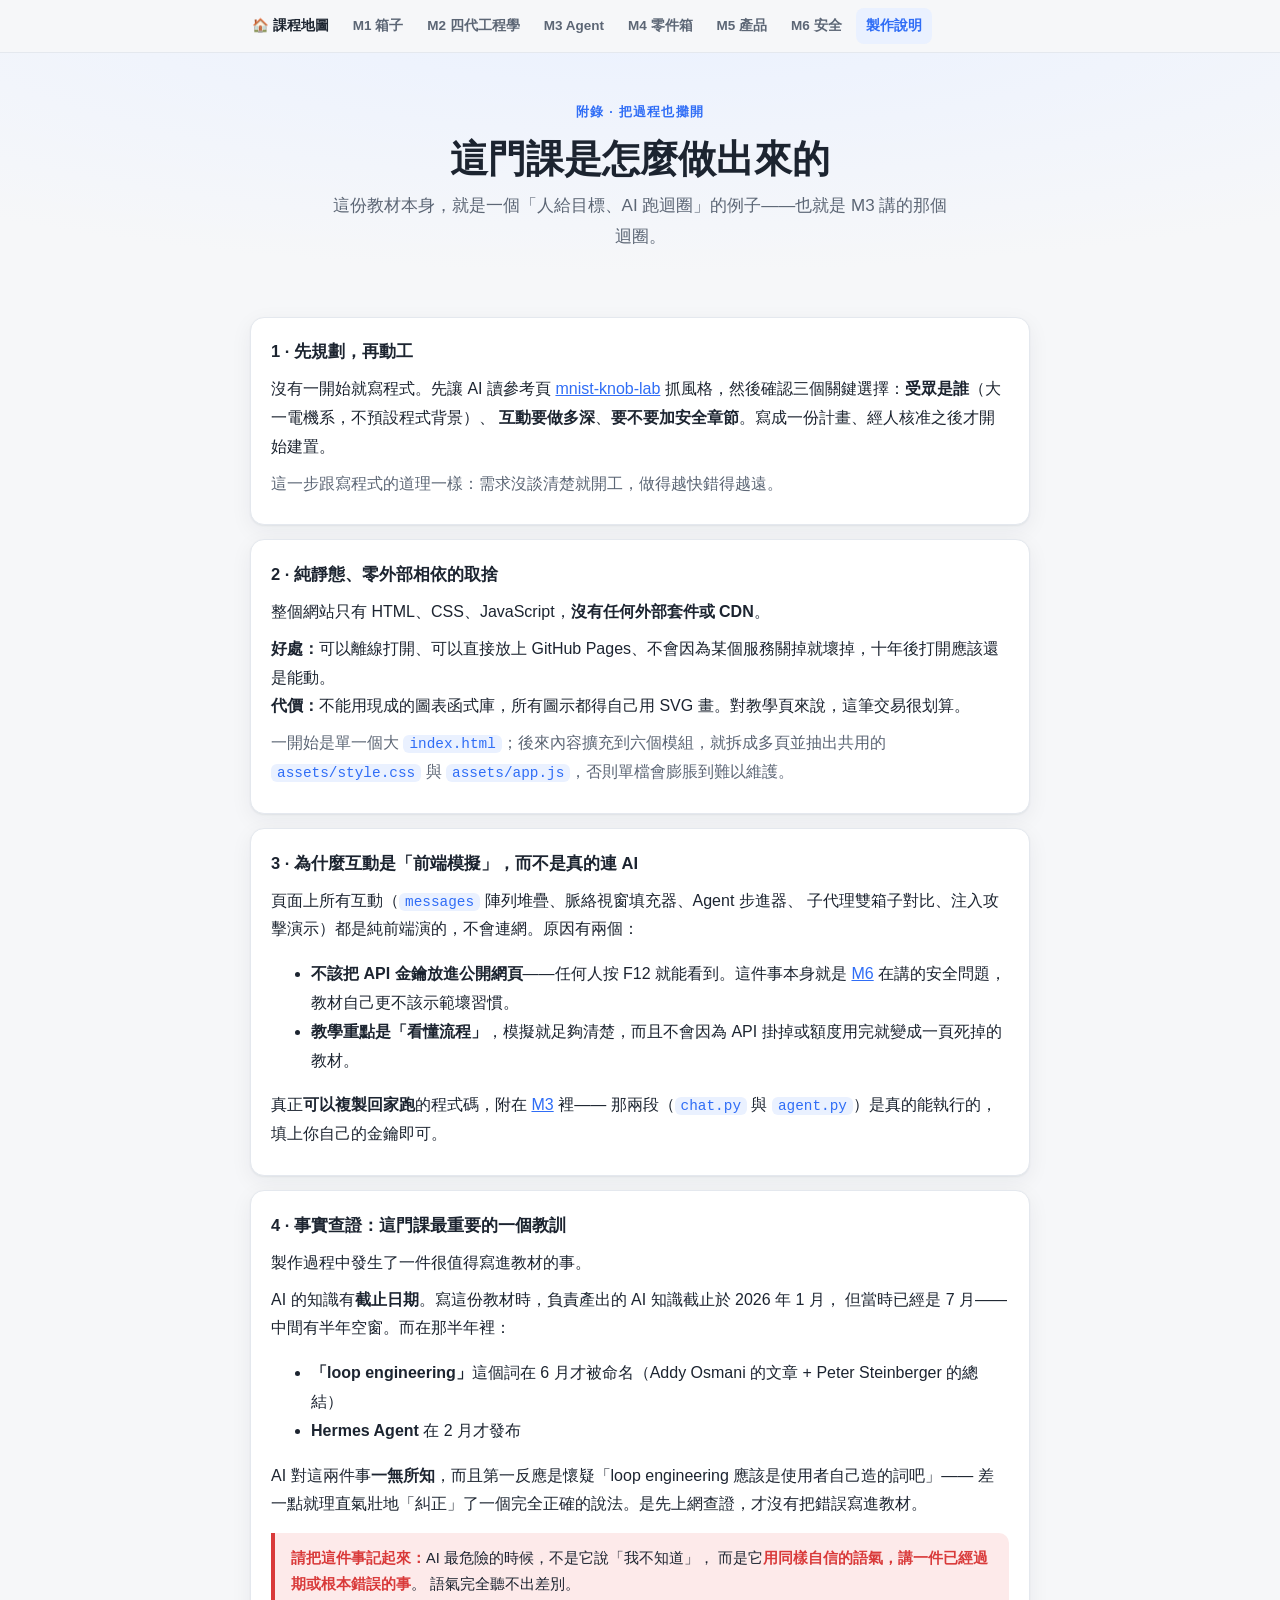
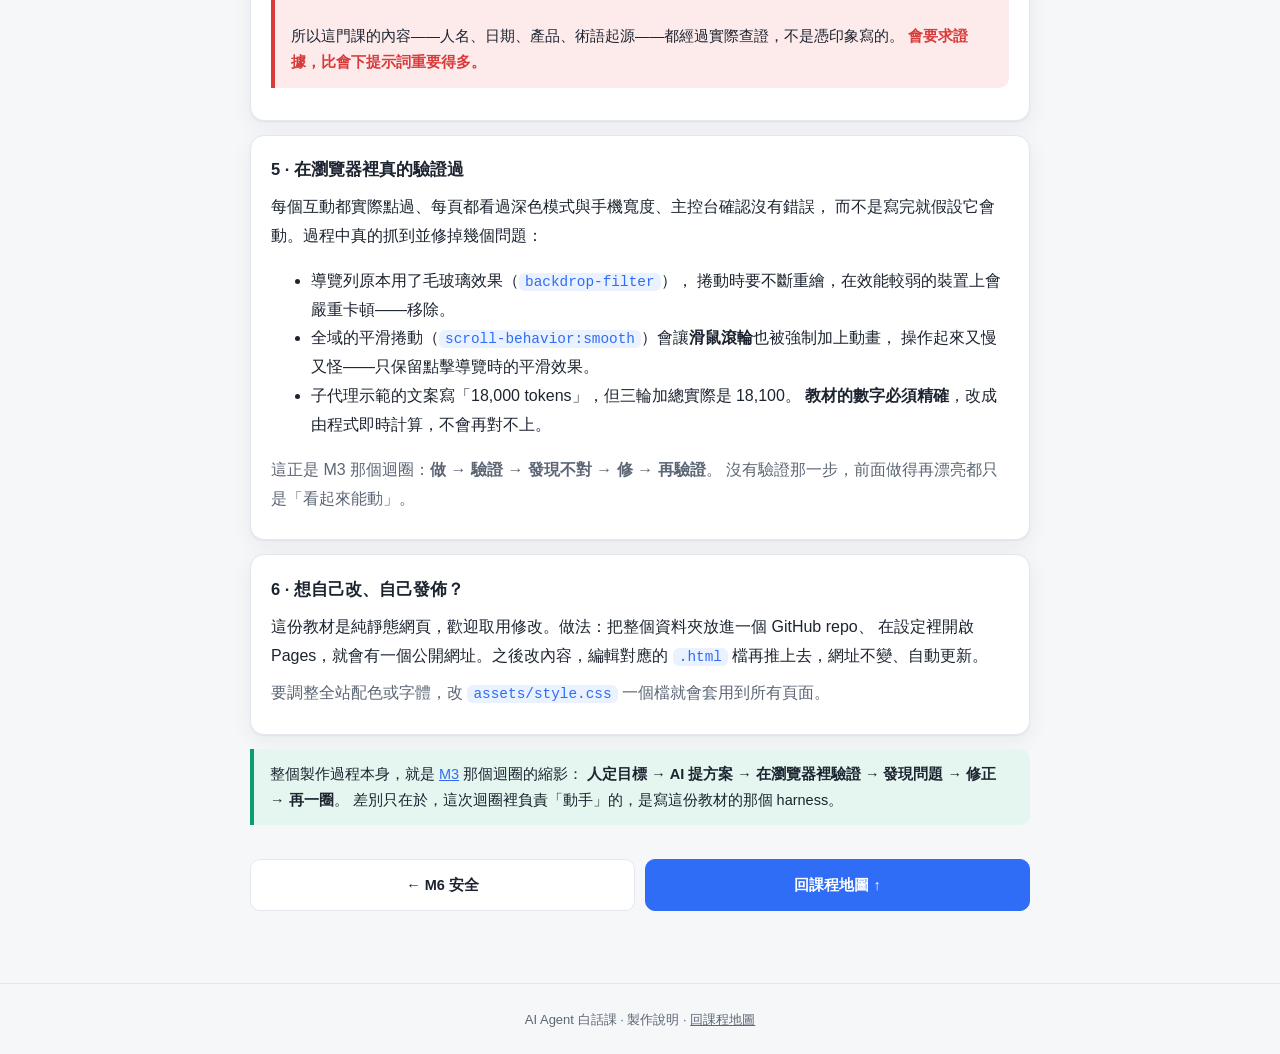
==== how-made.html @ 33908f40 "還原上一版被誤刪的內容並補上完整製作說明頁 前次重構為多模組時，把舊版已有的內容一併壓縮掉了，這是不該發生的 迴歸。重構應該是加法而非減法。本次全部還原：  M3（從 3.3k px 長回 9.3k " ====
<!DOCTYPE html>
<html lang="zh-Hant">
<head>
<meta charset="UTF-8">
<meta name="viewport" content="width=device-width, initial-scale=1.0">
<title>製作說明 · 這門課是怎麼做出來的</title>
<link rel="stylesheet" href="assets/style.css">
</head>
<body>

<nav class="sitebar"><div class="inner">
  <a class="home" href="index.html">🏠 課程地圖</a>
  <a href="m1-context-window.html">M1 箱子</a>
  <a href="m2-four-eras.html">M2 四代工程學</a>
  <a href="m3-agent-harness.html">M3 Agent</a>
  <a href="m4-toolbox.html">M4 零件箱</a>
  <a href="m5-products.html">M5 產品</a>
  <a href="m6-safety.html">M6 安全</a>
  <a href="how-made.html">製作說明</a>
</div></nav>

<header class="hero"><div class="wrap">
  <div class="kicker">附錄 · 把過程也攤開</div>
  <h1>這門課是怎麼做出來的</h1>
  <p>這份教材本身，就是一個「人給目標、AI 跑迴圈」的例子——也就是 M3 講的那個迴圈。</p>
</div></header>

<main><div class="wrap">

  <div class="card">
    <h3>1 · 先規劃，再動工</h3>
    <p>沒有一開始就寫程式。先讓 AI 讀參考頁
       <a href="https://patrickruan.github.io/mnist-knob-lab/" target="_blank" rel="noopener">mnist-knob-lab</a>
       抓風格，然後確認三個關鍵選擇：<b>受眾是誰</b>（大一電機系，不預設程式背景）、
       <b>互動要做多深</b>、<b>要不要加安全章節</b>。寫成一份計畫、經人核准之後才開始建置。</p>
    <p class="muted">這一步跟寫程式的道理一樣：需求沒談清楚就開工，做得越快錯得越遠。</p>
  </div>

  <div class="card">
    <h3>2 · 純靜態、零外部相依的取捨</h3>
    <p>整個網站只有 HTML、CSS、JavaScript，<b>沒有任何外部套件或 CDN</b>。</p>
    <p><b>好處：</b>可以離線打開、可以直接放上 GitHub Pages、不會因為某個服務關掉就壞掉，十年後打開應該還是能動。<br>
       <b>代價：</b>不能用現成的圖表函式庫，所有圖示都得自己用 SVG 畫。對教學頁來說，這筆交易很划算。</p>
    <p class="muted">一開始是單一個大 <code class="inline">index.html</code>；後來內容擴充到六個模組，就拆成多頁並抽出共用的
       <code class="inline">assets/style.css</code> 與 <code class="inline">assets/app.js</code>，否則單檔會膨脹到難以維護。</p>
  </div>

  <div class="card">
    <h3>3 · 為什麼互動是「前端模擬」，而不是真的連 AI</h3>
    <p>頁面上所有互動（<code class="inline">messages</code> 陣列堆疊、脈絡視窗填充器、Agent 步進器、
       子代理雙箱子對比、注入攻擊演示）都是純前端演的，不會連網。原因有兩個：</p>
    <ul>
      <li><b>不該把 API 金鑰放進公開網頁</b>——任何人按 F12 就能看到。這件事本身就是
          <a href="m6-safety.html">M6</a> 在講的安全問題，教材自己更不該示範壞習慣。</li>
      <li><b>教學重點是「看懂流程」</b>，模擬就足夠清楚，而且不會因為 API 掛掉或額度用完就變成一頁死掉的教材。</li>
    </ul>
    <p>真正<b>可以複製回家跑</b>的程式碼，附在 <a href="m3-agent-harness.html">M3</a> 裡——
       那兩段（<code class="inline">chat.py</code> 與 <code class="inline">agent.py</code>）是真的能執行的，
       填上你自己的金鑰即可。</p>
  </div>

  <div class="card">
    <h3>4 · 事實查證：這門課最重要的一個教訓</h3>
    <p>製作過程中發生了一件很值得寫進教材的事。</p>
    <p>AI 的知識有<b>截止日期</b>。寫這份教材時，負責產出的 AI 知識截止於 2026 年 1 月，
       但當時已經是 7 月——中間有半年空窗。而在那半年裡：</p>
    <ul>
      <li><b>「loop engineering」</b>這個詞在 6 月才被命名（Addy Osmani 的文章 + Peter Steinberger 的總結）</li>
      <li><b>Hermes Agent</b> 在 2 月才發布</li>
    </ul>
    <p>AI 對這兩件事<b>一無所知</b>，而且第一反應是懷疑「loop engineering 應該是使用者自己造的詞吧」——
       差一點就理直氣壯地「糾正」了一個完全正確的說法。是先上網查證，才沒有把錯誤寫進教材。</p>
    <div class="danger">
      <b>請把這件事記起來：</b>AI 最危險的時候，不是它說「我不知道」，
      而是它<b>用同樣自信的語氣，講一件已經過期或根本錯誤的事</b>。
      語氣完全聽不出差別。<br><br>
      所以這門課的內容——人名、日期、產品、術語起源——都經過實際查證，不是憑印象寫的。
      <b>會要求證據，比會下提示詞重要得多。</b>
    </div>
  </div>

  <div class="card">
    <h3>5 · 在瀏覽器裡真的驗證過</h3>
    <p>每個互動都實際點過、每頁都看過深色模式與手機寬度、主控台確認沒有錯誤，
       而不是寫完就假設它會動。過程中真的抓到並修掉幾個問題：</p>
    <ul>
      <li>導覽列原本用了毛玻璃效果（<code class="inline">backdrop-filter</code>），
          捲動時要不斷重繪，在效能較弱的裝置上會嚴重卡頓——移除。</li>
      <li>全域的平滑捲動（<code class="inline">scroll-behavior:smooth</code>）會讓<b>滑鼠滾輪</b>也被強制加上動畫，
          操作起來又慢又怪——只保留點擊導覽時的平滑效果。</li>
      <li>子代理示範的文案寫「18,000 tokens」，但三輪加總實際是 18,100。
          <b>教材的數字必須精確</b>，改成由程式即時計算，不會再對不上。</li>
    </ul>
    <p class="muted">這正是 M3 那個迴圈：<b>做 → 驗證 → 發現不對 → 修 → 再驗證</b>。
       沒有驗證那一步，前面做得再漂亮都只是「看起來能動」。</p>
  </div>

  <div class="card">
    <h3>6 · 想自己改、自己發佈？</h3>
    <p>這份教材是純靜態網頁，歡迎取用修改。做法：把整個資料夾放進一個 GitHub repo、
       在設定裡開啟 Pages，就會有一個公開網址。之後改內容，編輯對應的
       <code class="inline">.html</code> 檔再推上去，網址不變、自動更新。</p>
    <p class="muted">要調整全站配色或字體，改 <code class="inline">assets/style.css</code> 一個檔就會套用到所有頁面。</p>
  </div>

  <div class="note">
    整個製作過程本身，就是 <a href="m3-agent-harness.html">M3</a> 那個迴圈的縮影：
    <b>人定目標 → AI 提方案 → 在瀏覽器裡驗證 → 發現問題 → 修正 → 再一圈</b>。
    差別只在於，這次迴圈裡負責「動手」的，是寫這份教材的那個 harness。
  </div>

  <div class="pagenav">
    <a href="m6-safety.html">← M6 安全</a>
    <a class="next" href="index.html">回課程地圖 ↑</a>
  </div>

</div></main>

<footer>
  AI Agent 白話課 · 製作說明 · <a href="index.html">回課程地圖</a>
</footer>

<script src="assets/app.js"></script>
</body>
</html>
---- assets/style.css ----
/* ==========================================================================
   AI Agent 課程 — 共用樣式
   零外部相依。深淺色皆支援。
   註：刻意不使用 backdrop-filter 與全域 scroll-behavior:smooth，
       兩者都會讓捲動時的重繪成本暴增、在較弱裝置上明顯卡頓。
   ========================================================================== */

:root{
  --bg:#f6f7f9; --card:#ffffff; --ink:#1c2430; --muted:#5c6675;
  --line:#e4e8ee;
  --brand:#2f6df6; --brand-soft:#eaf1ff;
  --model:#7c4dff; --model-soft:#f0ebff;
  --harness:#0a9d6e; --harness-soft:#e4f6ef;
  --warn:#e8820a; --warn-soft:#fdf0dd;
  --danger:#d93a3a; --danger-soft:#fdeaea;
  --code-bg:#0f1626; --code-ink:#d7e0f4; --code-key:#79b8ff;
  --code-str:#9ecb8a; --code-com:#6b7793; --code-num:#e0a458;
  --radius:14px;
  --shadow:0 1px 2px rgba(20,30,50,.06),0 6px 22px rgba(20,30,50,.06);
  --mono:ui-monospace,SFMono-Regular,Menlo,"Cascadia Code",monospace;
}
@media (prefers-color-scheme: dark){
  :root{
    --bg:#0e1117; --card:#161b24; --ink:#e7ecf3; --muted:#9aa5b5;
    --line:#28303c;
    --brand:#5b8cff; --brand-soft:#182338;
    --model:#a78bff; --model-soft:#211b33;
    --harness:#39c99a; --harness-soft:#122a24;
    --warn:#f2a53a; --warn-soft:#2c2413;
    --danger:#ff6b6b; --danger-soft:#331a1a;
    --shadow:0 1px 2px rgba(0,0,0,.4),0 8px 26px rgba(0,0,0,.35);
  }
}

*{box-sizing:border-box}
body{
  margin:0; background:var(--bg); color:var(--ink);
  font-family:-apple-system,BlinkMacSystemFont,"Segoe UI","PingFang TC","Noto Sans TC","Microsoft JhengHei",sans-serif;
  line-height:1.8; -webkit-font-smoothing:antialiased;
}
a{color:var(--brand)}
.wrap{max-width:820px;margin:0 auto;padding:0 20px}

/* ---------- 全站頂部導覽 ---------- */
.sitebar{position:sticky;top:0;z-index:30;background:var(--bg);border-bottom:1px solid var(--line)}
.sitebar .inner{max-width:820px;margin:0 auto;display:flex;align-items:center;gap:4px;padding:8px 12px;overflow-x:auto}
.sitebar a{
  flex:0 0 auto;color:var(--muted);text-decoration:none;font-weight:600;font-size:13.5px;
  padding:6px 10px;border-radius:8px;white-space:nowrap
}
.sitebar a:hover{color:var(--ink);background:var(--brand-soft)}
.sitebar a.here{color:var(--brand);background:var(--brand-soft)}
.sitebar a.home{font-weight:800;color:var(--ink)}

/* ---------- 頁首 ---------- */
.hero{padding:48px 20px 26px;text-align:center;
  background:radial-gradient(1100px 280px at 50% -60px,var(--brand-soft),transparent)}
.hero .kicker{color:var(--brand);font-weight:700;letter-spacing:.1em;font-size:12.5px;text-transform:uppercase}
.hero h1{font-size:clamp(25px,4.6vw,38px);margin:.3em 0 .15em;line-height:1.3}
.hero p{color:var(--muted);max-width:620px;margin:.4em auto 0;font-size:17px}

.formula{display:inline-flex;flex-wrap:wrap;gap:8px;align-items:center;justify-content:center;
  margin-top:20px;font-weight:800;font-size:clamp(17px,3.6vw,23px)}
.pill{padding:6px 14px;border-radius:999px}
.pill.model{background:var(--model-soft);color:var(--model)}
.pill.harness{background:var(--harness-soft);color:var(--harness)}
.pill.brand{background:var(--brand-soft);color:var(--brand)}
.op{color:var(--muted);font-weight:600}

main{padding:24px 0 72px}

/* ---------- 標題 ---------- */
h2.title{font-size:23px;margin:1.8em 0 .1em;display:flex;align-items:center;line-height:1.4}
h2.title:first-child{margin-top:.2em}
.chnum{display:inline-flex;align-items:center;justify-content:center;flex:0 0 auto;
  width:29px;height:29px;border-radius:9px;background:var(--brand);color:#fff;
  font-weight:800;font-size:14.5px;margin-right:10px}
.lede{color:var(--muted);margin:.3em 0 1.1em;font-size:16px}

/* ---------- 卡片與版面 ---------- */
.card{background:var(--card);border:1px solid var(--line);border-radius:var(--radius);
  padding:18px 20px;margin:14px 0;box-shadow:var(--shadow)}
.card h3{margin:.1em 0 .5em;font-size:16.5px}
.card p{margin:.5em 0}
.muted{color:var(--muted)}
.split{display:grid;grid-template-columns:1fr 1fr;gap:14px}
.split3{display:grid;grid-template-columns:repeat(3,1fr);gap:12px}
@media(max-width:680px){.split,.split3{grid-template-columns:1fr}}

.box{border:1px solid var(--line);border-radius:12px;padding:15px;background:var(--card)}
.box.model{border-color:color-mix(in srgb,var(--model) 42%,var(--line))}
.box.harness{border-color:color-mix(in srgb,var(--harness) 42%,var(--line))}
.box.warn{border-color:color-mix(in srgb,var(--warn) 42%,var(--line))}
.box h4{margin:0 0 .3em;font-size:15px;display:flex;align-items:center;gap:8px}
.box ul{margin:.4em 0 0;padding-left:18px}
.box li{margin:.25em 0;font-size:14.5px}
.dot{width:10px;height:10px;border-radius:3px;display:inline-block;flex:0 0 auto}
.dot.m{background:var(--model)} .dot.h{background:var(--harness)} .dot.b{background:var(--brand)}

.tagrow{display:flex;flex-wrap:wrap;gap:7px;margin:10px 0}
.tag{font-size:12.5px;font-weight:700;padding:4px 10px;border-radius:999px;background:var(--brand-soft);color:var(--brand)}
.tag.m{background:var(--model-soft);color:var(--model)}
.tag.h{background:var(--harness-soft);color:var(--harness)}
.tag.w{background:var(--warn-soft);color:var(--warn)}

/* ---------- 提示區塊 ---------- */
.callout,.note,.danger{padding:12px 16px;border-radius:0 10px 10px 0;margin:14px 0;font-size:14.5px}
.callout{border-left:4px solid var(--warn);background:var(--warn-soft)}
.callout b{color:var(--warn)}
.note{border-left:4px solid var(--harness);background:var(--harness-soft)}
.danger{border-left:4px solid var(--danger);background:var(--danger-soft)}
.danger b{color:var(--danger)}

/* ---------- 「給有程式基礎的人」可摺疊區 ---------- */
details.adv{border:1px solid var(--line);border-radius:12px;background:var(--card);margin:14px 0;overflow:hidden}
details.adv>summary{cursor:pointer;padding:11px 16px;font-weight:700;font-size:14.5px;color:var(--brand);list-style:none}
details.adv>summary::-webkit-details-marker{display:none}
details.adv>summary::before{content:"▸ ";display:inline-block;transition:transform .15s}
details.adv[open]>summary::before{content:"▾ "}
details.adv .body{padding:0 16px 14px}

/* ---------- 程式碼 ---------- */
.code{background:var(--code-bg);border-radius:12px;margin:14px 0;overflow:hidden}
.code .bar{display:flex;align-items:center;justify-content:space-between;gap:10px;
  padding:8px 12px;border-bottom:1px solid rgba(255,255,255,.08)}
.code .bar .fn{color:#8b97ad;font-size:12.5px;font-family:var(--mono)}
.code button.copy{border:1px solid rgba(255,255,255,.18);background:transparent;color:#c7d2e6;
  font:inherit;font-size:12px;padding:3px 10px;border-radius:7px;cursor:pointer;flex:0 0 auto}
.code button.copy:hover{background:rgba(255,255,255,.08)}
.code pre{margin:0;padding:14px 16px;overflow-x:auto}
.code code{font-family:var(--mono);font-size:13px;line-height:1.65;color:var(--code-ink);white-space:pre}
.kw{color:var(--code-key)} .st{color:var(--code-str)} .cm{color:var(--code-com);font-style:italic} .nm{color:var(--code-num)}
code.inline{font-family:var(--mono);font-size:.9em;background:var(--brand-soft);color:var(--brand);padding:1px 6px;border-radius:6px}

/* ---------- 互動容器 ---------- */
.demo{border:1px dashed color-mix(in srgb,var(--brand) 42%,var(--line));border-radius:12px;
  padding:16px;margin:16px 0;background:var(--brand-soft)}
.demo .lbl{font-size:11.5px;font-weight:800;letter-spacing:.07em;text-transform:uppercase;
  color:var(--brand);margin-bottom:6px}
.demo .hint{font-size:14px;color:var(--muted);margin:.2em 0 12px}
.row{display:flex;gap:8px;flex-wrap:wrap;align-items:center}
button.btn{border:0;background:var(--brand);color:#fff;font:inherit;font-weight:700;
  padding:9px 15px;border-radius:10px;cursor:pointer}
button.btn:hover{filter:brightness(1.06)}
button.btn.ghost{background:var(--card);color:var(--ink);border:1px solid var(--line)}
button.btn.danger{background:var(--danger)}
button.btn:disabled{opacity:.45;cursor:not-allowed}
input[type=text]{flex:1;min-width:170px;padding:9px 12px;border:1px solid var(--line);
  border-radius:10px;background:var(--card);color:var(--ink);font:inherit}

.toggle{display:inline-flex;border:1px solid var(--line);border-radius:10px;overflow:hidden;margin-bottom:10px;flex-wrap:wrap}
.toggle button{border:0;background:var(--card);color:var(--muted);font:inherit;font-weight:700;
  padding:8px 14px;cursor:pointer}
.toggle button.active{background:var(--brand);color:#fff}

.outbox{border:1px solid var(--line);border-radius:10px;padding:14px;background:var(--card);font-size:14.5px}
.outbox p{margin:.5em 0}

/* ---------- 脈絡視窗視覺化 ---------- */
.ctxwin{border:2px solid var(--line);border-radius:12px;background:var(--card);padding:10px;margin:10px 0}
.ctxwin .capbar{display:flex;justify-content:space-between;font-size:12px;color:var(--muted);margin-bottom:6px;font-family:var(--mono)}
.ctxtrack{height:150px;border-radius:8px;background:color-mix(in srgb,var(--line) 45%,transparent);
  display:flex;flex-direction:column-reverse;overflow:hidden;position:relative}
.ctxseg{flex:0 0 auto;display:flex;align-items:center;justify-content:center;
  font-size:11px;font-weight:700;color:#fff;overflow:hidden;white-space:nowrap;transition:height .45s ease}
.ctxseg.sys{background:#8b95a6} .ctxseg.user{background:var(--brand)}
.ctxseg.ai{background:var(--harness)} .ctxseg.file{background:var(--warn)}
.ctxseg.sum{background:var(--model)}
.ctxwin.over{border-color:var(--danger)}
.overflag{color:var(--danger);font-weight:800;font-size:13px;margin-top:6px}

/* ---------- 步進器 ---------- */
.steps{margin-top:12px;display:flex;flex-direction:column;gap:8px}
.step{opacity:.28;border:1px solid var(--line);border-radius:10px;padding:10px 14px;
  background:var(--card);transition:opacity .25s}
.step.on{opacity:1}
.step .who{font-size:11px;font-weight:800;text-transform:uppercase;letter-spacing:.05em}
.step.think .who{color:var(--model)} .step.act .who{color:var(--brand)}
.step.run .who{color:var(--warn)} .step.obs .who,.step.answer .who{color:var(--harness)}
.step.bad .who{color:var(--danger)}
.step .txt{font-size:14px;margin-top:2px}
.step code{font-family:var(--mono);font-size:12.5px;background:var(--brand-soft);padding:1px 6px;border-radius:6px}

/* ---------- 迴圈節點 ---------- */
.loop{display:flex;gap:10px;flex-wrap:wrap;justify-content:center;margin:6px 0}
.node{border:2px solid var(--line);border-radius:12px;padding:10px 14px;font-weight:700;
  font-size:14px;min-width:92px;text-align:center;background:var(--card);transition:all .2s}
.node.on{border-color:var(--brand);background:var(--brand-soft);color:var(--brand)}
.node small{display:block;font-weight:400;font-size:11.5px;color:var(--muted)}
.arrow{align-self:center;color:var(--muted);font-size:19px}

/* ---------- 表格 ---------- */
.tablewrap{overflow-x:auto;margin:10px 0}
table.cmp{width:100%;border-collapse:collapse;font-size:14px}
table.cmp th,table.cmp td{border:1px solid var(--line);padding:9px 12px;text-align:left;vertical-align:top;min-width:130px}
table.cmp th{background:var(--brand-soft);font-size:12.5px}
table.cmp td.no{color:var(--warn)} table.cmp td.yes{color:var(--harness)}
table.cmp .lab{font-weight:800}

/* ---------- 圖示 ---------- */
figure.fig{margin:16px 0;padding:14px;border:1px solid var(--line);border-radius:12px;background:var(--card)}
figure.fig svg{display:block;width:100%;height:auto;max-width:100%}
figure.fig figcaption{font-size:13px;color:var(--muted);text-align:center;margin-top:10px}

/* ---------- 模組卡（首頁） ---------- */
.modgrid{display:grid;grid-template-columns:repeat(2,1fr);gap:14px;margin:18px 0}
@media(max-width:680px){.modgrid{grid-template-columns:1fr}}
a.modcard{display:block;text-decoration:none;color:inherit;background:var(--card);
  border:1px solid var(--line);border-radius:var(--radius);padding:17px 19px;
  box-shadow:var(--shadow);transition:border-color .18s,transform .18s}
a.modcard:hover{border-color:var(--brand);transform:translateY(-2px)}
a.modcard .mnum{font-size:12px;font-weight:800;color:var(--brand);letter-spacing:.06em}
a.modcard h3{margin:.25em 0 .3em;font-size:17px}
a.modcard p{margin:0;font-size:14px;color:var(--muted);line-height:1.65}
a.modcard .mins{display:inline-block;margin-top:9px;font-size:12px;color:var(--muted);
  border:1px solid var(--line);border-radius:999px;padding:2px 9px}

/* ---------- 頁尾與上下頁 ---------- */
.pagenav{display:flex;justify-content:space-between;gap:10px;margin:34px 0 0}
.pagenav a{flex:1;text-decoration:none;text-align:center;font-weight:700;font-size:14.5px;
  padding:12px 14px;border-radius:10px;border:1px solid var(--line);background:var(--card);color:var(--ink)}
.pagenav a.next{background:var(--brand);color:#fff;border-color:var(--brand)}
.pagenav a:hover{filter:brightness(1.04)}
.pagenav span{flex:1}

footer{border-top:1px solid var(--line);padding:24px 20px;text-align:center;color:var(--muted);font-size:13px}
footer a{color:var(--muted)}

.srcs{font-size:13px;color:var(--muted)}
.srcs li{margin:.3em 0}
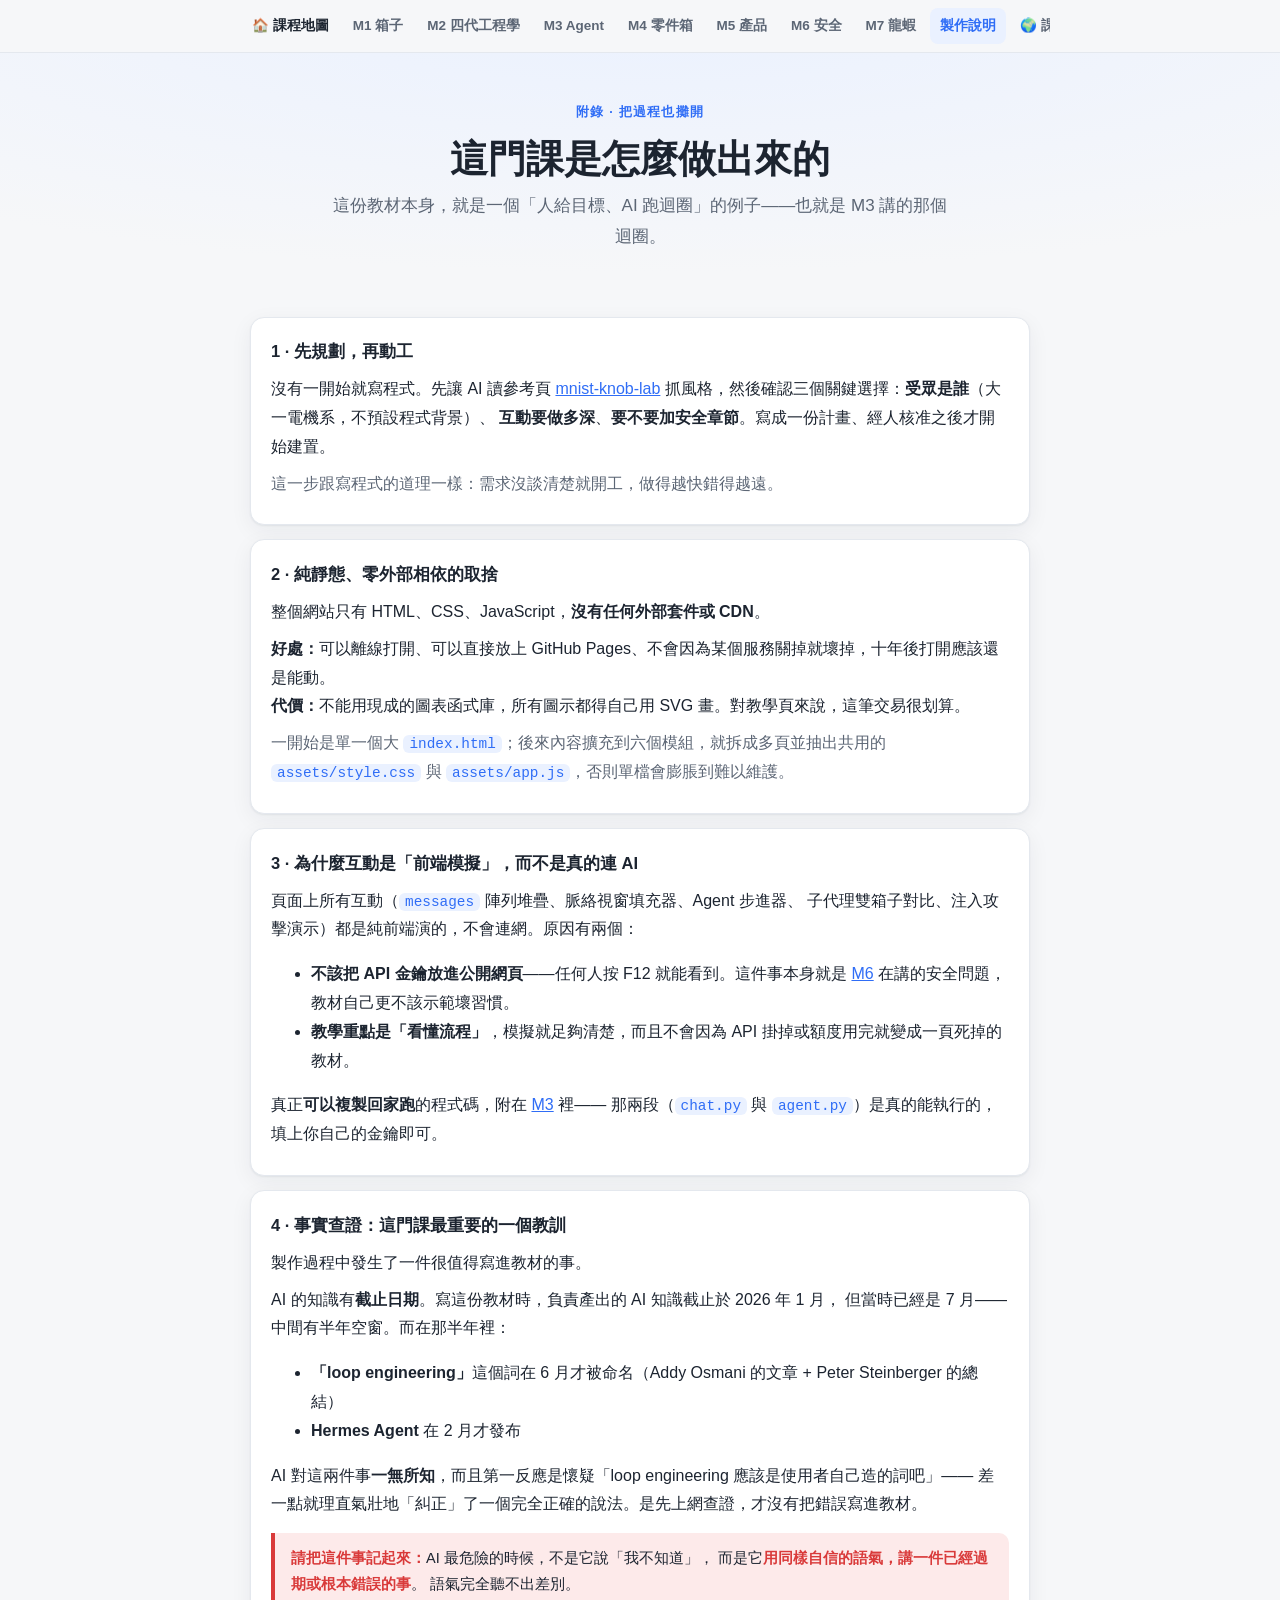
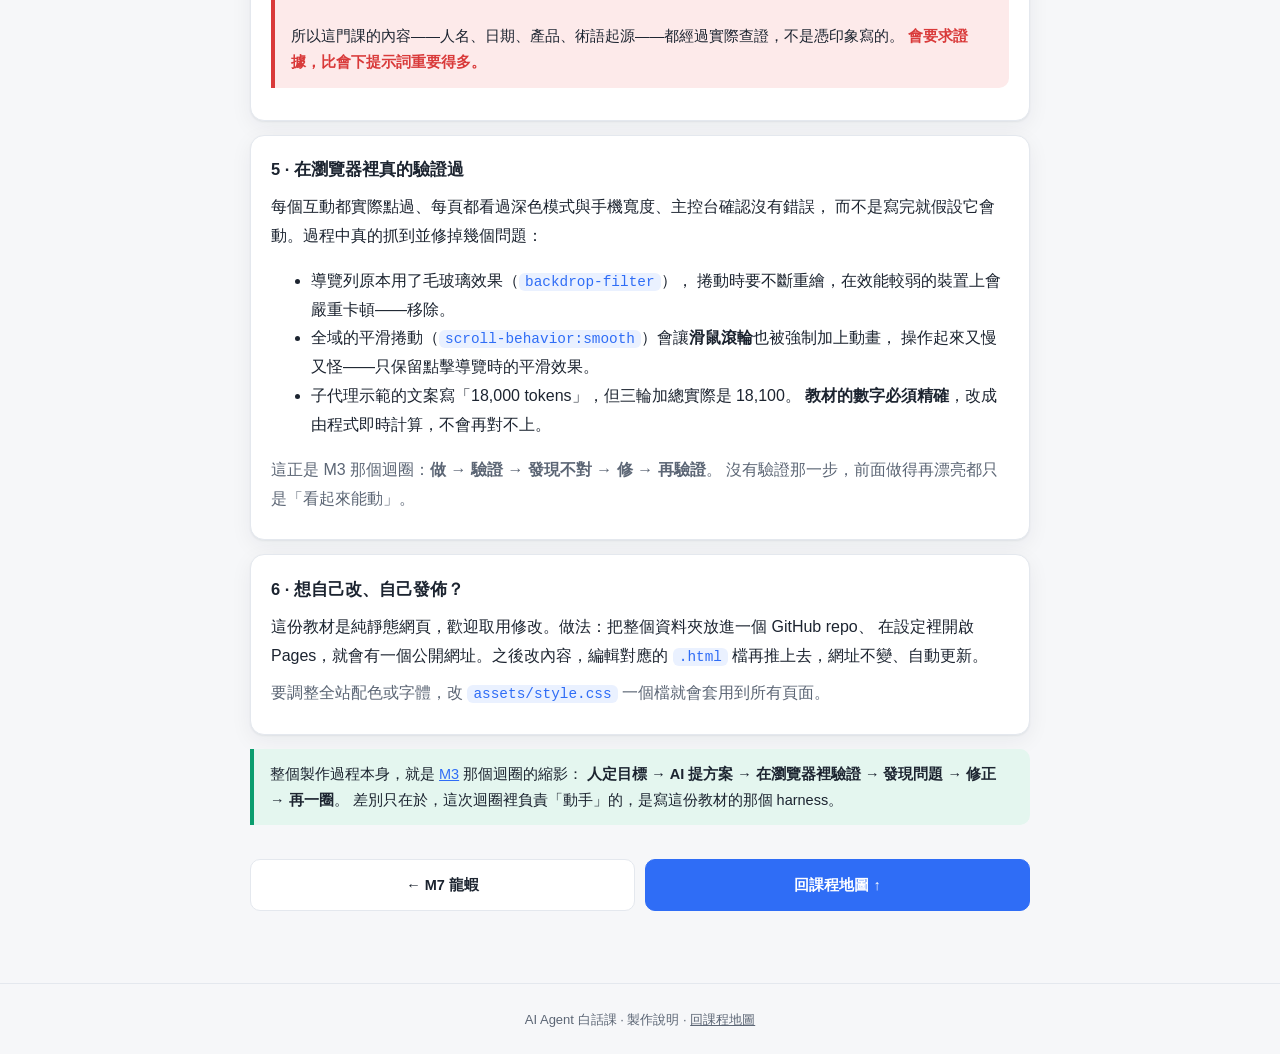
==== commit 9022f043: "新增 M7（OpenClaw 拆解）與第二門課（AI 產業與社會） 依據使用者提供的 22 頁簡報擴充教材。簡報自然分為性質不同的兩半， 因此拆分處理，避免技術事實與社會推測混在同一門課裡而稀釋可信度" ====
--- a/how-made.html
+++ b/how-made.html
@@ -16,7 +16,9 @@
   <a href="m4-toolbox.html">M4 零件箱</a>
   <a href="m5-products.html">M5 產品</a>
   <a href="m6-safety.html">M6 安全</a>
+  <a href="m7-openclaw.html">M7 龍蝦</a>
   <a href="how-made.html">製作說明</a>
+  <a href="course2/index.html">🌍 課程二</a>
 </div></nav>
 
 <header class="hero"><div class="wrap">
@@ -110,7 +112,7 @@
   </div>
 
   <div class="pagenav">
-    <a href="m6-safety.html">← M6 安全</a>
+    <a href="m7-openclaw.html">← M7 龍蝦</a>
     <a class="next" href="index.html">回課程地圖 ↑</a>
   </div>
 
--- a/assets/style.css
+++ b/assets/style.css
@@ -226,5 +226,64 @@
 footer{border-top:1px solid var(--line);padding:24px 20px;text-align:center;color:var(--muted);font-size:13px}
 footer a{color:var(--muted)}
 
+/* ---------- 老師的觀點（與事實明確區隔） ---------- */
+.opinion{
+  border:2px dashed color-mix(in srgb,var(--model) 55%,var(--line));
+  background:var(--model-soft);border-radius:12px;padding:14px 18px;margin:16px 0
+}
+.opinion .who{
+  display:inline-block;font-size:11.5px;font-weight:800;letter-spacing:.06em;
+  text-transform:uppercase;color:var(--model);border:1px solid var(--model);
+  border-radius:999px;padding:2px 10px;margin-bottom:8px
+}
+.opinion p{margin:.4em 0;font-size:14.5px}
+.opinion p:last-child{margin-bottom:0}
+
+/* ---------- 證據等級標籤 ---------- */
+.ev{
+  display:inline-block;font-size:11.5px;font-weight:800;letter-spacing:.03em;
+  border-radius:999px;padding:2px 9px;margin-right:6px;vertical-align:2px;white-space:nowrap
+}
+.ev-fact{background:var(--harness-soft);color:var(--harness);border:1px solid var(--harness)}
+.ev-filed{background:var(--brand-soft);color:var(--brand);border:1px solid var(--brand)}
+.ev-claim{background:var(--warn-soft);color:var(--warn);border:1px solid var(--warn)}
+.ev-guess{background:var(--danger-soft);color:var(--danger);border:1px solid var(--danger)}
+
+.evkey{display:flex;flex-wrap:wrap;gap:10px;margin:10px 0;font-size:13px;color:var(--muted)}
+.evkey span{display:flex;align-items:center;gap:5px}
+
+/* ---------- 產業地圖堆疊層 ---------- */
+.stack{display:flex;flex-direction:column-reverse;gap:6px;margin:12px 0}
+.layer{
+  border:2px solid var(--line);border-radius:10px;padding:11px 14px;background:var(--card);
+  opacity:.18;transform:translateY(6px);transition:opacity .4s ease,transform .4s ease,border-color .4s
+}
+.layer.on{opacity:1;transform:none}
+.layer .lname{font-weight:800;font-size:14.5px}
+.layer .ldesc{font-size:13px;color:var(--muted);margin-top:2px}
+.layer.l0.on{border-color:var(--brand)}
+.layer.l1.on{border-color:var(--model)}
+.layer.l2.on{border-color:var(--harness)}
+.layer.l3.on{border-color:var(--warn)}
+.layer.l4.on{border-color:var(--danger)}
+
+/* ---------- 推論鏈拆解器 ---------- */
+.chain{display:flex;flex-direction:column;gap:0;margin:12px 0}
+.link{border:1px solid var(--line);border-radius:10px;background:var(--card);overflow:hidden}
+.link>button{
+  width:100%;text-align:left;border:0;background:transparent;color:var(--ink);
+  font:inherit;font-weight:700;font-size:14.5px;padding:12px 15px;cursor:pointer;
+  display:flex;align-items:center;gap:9px
+}
+.link>button:hover{background:var(--brand-soft)}
+.link .step-n{
+  flex:0 0 auto;width:22px;height:22px;border-radius:50%;background:var(--warn);color:#fff;
+  font-size:12px;font-weight:800;display:inline-flex;align-items:center;justify-content:center
+}
+.link .detail{padding:0 15px 14px 46px;font-size:14px;display:none}
+.link.open .detail{display:block}
+.link .detail .q{font-weight:700;color:var(--brand);margin-top:8px}
+.chainarrow{text-align:center;color:var(--muted);font-size:18px;line-height:1.1;padding:2px 0}
+
 .srcs{font-size:13px;color:var(--muted)}
 .srcs li{margin:.3em 0}
